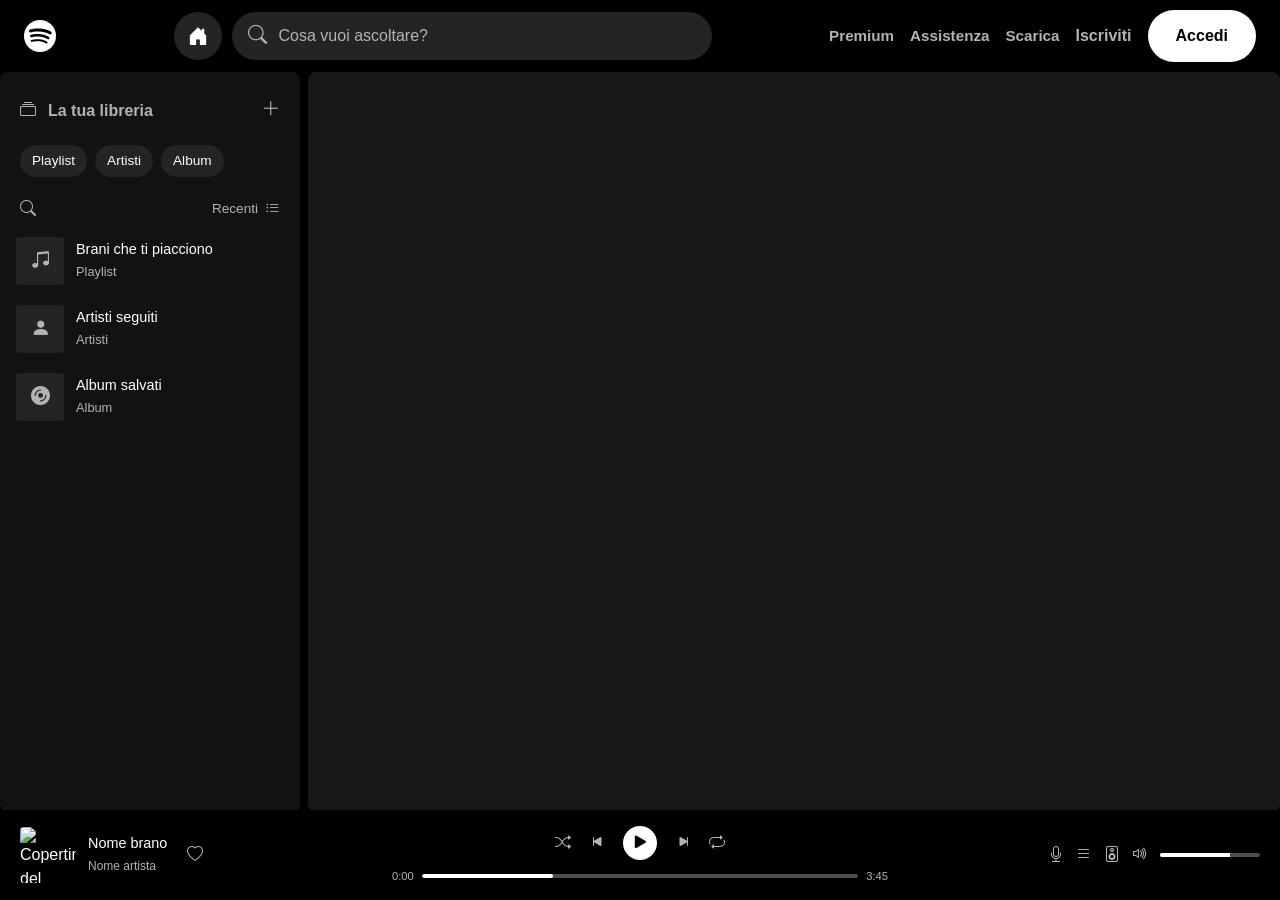
==== index.html @ ba20292a "Migliorata interfaccia homepage Spotify" ====
<!doctype html>
<html lang="it">
  <head>
    <meta charset="UTF-8" />
    <meta name="viewport" content="width=device-width, initial-scale=1.0" />

    <title>Spotify Clone</title>

    <!-- Bootstrap CSS -->
    <link
      href="https://cdn.jsdelivr.net/npm/bootstrap@5.3.3/dist/css/bootstrap.min.css"
      rel="stylesheet"
    />

    <!-- Bootstrap Icons -->
    <link
      rel="stylesheet"
      href="https://cdn.jsdelivr.net/npm/bootstrap-icons@1.11.3/font/bootstrap-icons.min.css"
    />

    <!-- CSS personale -->
    <link rel="stylesheet" href="./style.css" />
  </head>

  <body>
    <!-- Navigazione superiore -->
    <header class="top-navbar">
      <nav class="navbar-content" aria-label="Navigazione principale">
        <div class="navbar-left">
          <a
            href="./index.html"
            class="spotify-logo"
            aria-label="Vai alla homepage"
          >
            <i class="bi bi-spotify" aria-hidden="true"></i>
          </a>
        </div>

        <div class="navbar-center">
          <a
            href="./index.html"
            class="home-button"
            aria-label="Vai alla homepage"
          >
            <i class="bi bi-house-door-fill" aria-hidden="true"></i>
          </a>

          <div class="search-container">
            <i class="bi bi-search" aria-hidden="true"></i>

            <input
              type="search"
              id="search-input"
              name="search"
              placeholder="Cosa vuoi ascoltare?"
              aria-label="Cerca musica"
              autocomplete="off"
            />
          </div>
        </div>

        <div class="navbar-right">
          <a href="#" class="navbar-link">Premium</a>
          <a href="#" class="navbar-link">Assistenza</a>
          <a href="#" class="navbar-link">Scarica</a>

          <button class="signup-button" type="button">Iscriviti</button>

          <button class="login-button" type="button">Accedi</button>
        </div>
      </nav>
    </header>

    <!-- Layout principale -->
    <div class="app-layout">
      <!-- Libreria laterale -->
      <aside class="sidebar" aria-label="La tua libreria">
        <div class="sidebar-header">
          <h2 class="sidebar-title">
            <i class="bi bi-collection" aria-hidden="true"></i>
            La tua libreria
          </h2>

          <button
            class="sidebar-add-button"
            type="button"
            aria-label="Aggiungi contenuto alla libreria"
          >
            <i class="bi bi-plus-lg" aria-hidden="true"></i>
          </button>
        </div>

        <div class="sidebar-actions">
          <button class="sidebar-pill" type="button">Playlist</button>
          <button class="sidebar-pill" type="button">Artisti</button>
          <button class="sidebar-pill" type="button">Album</button>
        </div>

        <div class="sidebar-search">
          <button
            class="sidebar-search-button"
            type="button"
            aria-label="Cerca nella libreria"
          >
            <i class="bi bi-search" aria-hidden="true"></i>
          </button>

          <button class="sidebar-order-button" type="button">
            Recenti
            <i class="bi bi-list-ul" aria-hidden="true"></i>
          </button>
        </div>

        <div class="library-list">
          <article class="library-item">
            <div class="library-placeholder">
              <i class="bi bi-music-note-beamed" aria-hidden="true"></i>
            </div>

            <div class="library-item-info">
              <h3>Brani che ti piacciono</h3>
              <p>Playlist</p>
            </div>
          </article>

          <article class="library-item">
            <div class="library-placeholder">
              <i class="bi bi-person-fill" aria-hidden="true"></i>
            </div>

            <div class="library-item-info">
              <h3>Artisti seguiti</h3>
              <p>Artisti</p>
            </div>
          </article>

          <article class="library-item">
            <div class="library-placeholder">
              <i class="bi bi-disc-fill" aria-hidden="true"></i>
            </div>

            <div class="library-item-info">
              <h3>Album salvati</h3>
              <p>Album</p>
            </div>
          </article>
        </div>
      </aside>

      <!-- Contenuto dinamico della homepage -->
      <main id="main-content" class="main-content"></main>
    </div>

    <!-- Player grafico statico -->
    <footer class="player-bar">
      <!-- Parte sinistra -->
      <div class="player-left">
        <img
          src="https://placehold.co/56x56"
          alt="Copertina del brano in riproduzione"
          class="player-cover"
        />

        <div class="player-song-info">
          <h4>Nome brano</h4>
          <p>Nome artista</p>
        </div>

        <button
          class="player-icon"
          type="button"
          aria-label="Aggiungi ai brani preferiti"
        >
          <i class="bi bi-heart" aria-hidden="true"></i>
        </button>
      </div>

      <!-- Parte centrale -->
      <div class="player-center">
        <div class="player-controls">
          <button
            class="player-icon"
            type="button"
            aria-label="Riproduzione casuale"
          >
            <i class="bi bi-shuffle" aria-hidden="true"></i>
          </button>

          <button
            class="player-icon"
            type="button"
            aria-label="Brano precedente"
          >
            <i class="bi bi-skip-start-fill" aria-hidden="true"></i>
          </button>

          <button class="play-button" type="button" aria-label="Riproduci">
            <i class="bi bi-play-fill" aria-hidden="true"></i>
          </button>

          <button
            class="player-icon"
            type="button"
            aria-label="Brano successivo"
          >
            <i class="bi bi-skip-end-fill" aria-hidden="true"></i>
          </button>

          <button class="player-icon" type="button" aria-label="Ripeti">
            <i class="bi bi-repeat" aria-hidden="true"></i>
          </button>
        </div>

        <div class="player-progress">
          <span>0:00</span>

          <div
            class="progress-bar"
            role="progressbar"
            aria-label="Avanzamento del brano"
            aria-valuemin="0"
            aria-valuemax="100"
            aria-valuenow="30"
          >
            <div class="progress"></div>
          </div>

          <span>3:45</span>
        </div>
      </div>

      <!-- Parte destra -->
      <div class="player-right">
        <button class="player-icon" type="button" aria-label="Testo del brano">
          <i class="bi bi-mic" aria-hidden="true"></i>
        </button>

        <button
          class="player-icon"
          type="button"
          aria-label="Coda di riproduzione"
        >
          <i class="bi bi-list" aria-hidden="true"></i>
        </button>

        <button
          class="player-icon"
          type="button"
          aria-label="Dispositivi disponibili"
        >
          <i class="bi bi-speaker" aria-hidden="true"></i>
        </button>

        <button class="player-icon" type="button" aria-label="Volume">
          <i class="bi bi-volume-up" aria-hidden="true"></i>
        </button>

        <div
          class="volume-bar"
          role="progressbar"
          aria-label="Livello del volume"
          aria-valuemin="0"
          aria-valuemax="100"
          aria-valuenow="70"
        >
          <div class="volume-progress"></div>
        </div>
      </div>
    </footer>

    <!-- JavaScript della homepage -->
    <script src="./main.js"></script>
  </body>
</html>
---- style.css ----
/* ===========================
   VARIABILI
=========================== */

:root {
  --spotify-black: #000000;
  --spotify-dark: #121212;
  --spotify-surface: #181818;
  --spotify-card: #242424;

  --spotify-white: #ffffff;
  --spotify-gray: #b3b3b3;

  --spotify-green: #1db954;
}

/* ===========================
   RESET
=========================== */

* {
  margin: 0;
  padding: 0;
  box-sizing: border-box;
}

button,
input {
  font: inherit;
}

/* ===========================
   BODY
=========================== */

body {
  min-height: 100vh;
  background-color: var(--spotify-black);
  color: var(--spotify-white);
  font-family: Arial, Helvetica, sans-serif;
}

/* ===========================
   HEADER
=========================== */

.top-navbar {
  background-color: var(--spotify-black);
  padding: 10px 24px;
}

.navbar-content {
  display: flex;
  align-items: center;
  justify-content: space-between;
  gap: 24px;
}

.navbar-left,
.navbar-center,
.navbar-right {
  display: flex;
  align-items: center;
}

.spotify-logo {
  color: var(--spotify-white);
  font-size: 2rem;
  line-height: 1;
  text-decoration: none;
}

.navbar-center {
  flex: 1;
  justify-content: center;
  gap: 10px;
}

.home-button {
  display: flex;
  align-items: center;
  justify-content: center;

  width: 48px;
  height: 48px;

  border-radius: 50%;

  background-color: var(--spotify-card);
  color: var(--spotify-white);

  font-size: 1.25rem;
  text-decoration: none;

  transition:
    background-color 0.2s ease,
    transform 0.2s ease;
}

.search-container {
  display: flex;
  align-items: center;
  gap: 12px;

  width: min(100%, 480px);
  padding: 0 16px;

  border-radius: 999px;

  background-color: var(--spotify-card);

  transition: background-color 0.2s ease;
}

.search-container i {
  color: var(--spotify-gray);
  font-size: 1.2rem;
}

.search-container input {
  width: 100%;
  height: 48px;

  border: none;
  outline: none;

  background-color: transparent;
  color: var(--spotify-white);

  font-size: 1rem;
}

.search-container input::placeholder {
  color: var(--spotify-gray);
}

.navbar-right {
  gap: 16px;
}

.navbar-link {
  color: var(--spotify-gray);
  font-size: 0.95rem;
  font-weight: 700;
  text-decoration: none;

  transition: color 0.2s ease;
}

.signup-button,
.login-button {
  border: none;
  font-weight: 700;
  cursor: pointer;

  transition:
    color 0.2s ease,
    transform 0.2s ease;
}

.signup-button {
  background-color: transparent;
  color: var(--spotify-gray);
}

.login-button {
  padding: 14px 28px;

  border-radius: 999px;

  background-color: var(--spotify-white);
  color: var(--spotify-black);
}

.spotify-logo:hover,
.home-button:hover,
.navbar-link:hover,
.signup-button:hover {
  color: var(--spotify-white);
}

.home-button:hover,
.search-container:hover {
  background-color: #2a2a2a;
}

.home-button:hover,
.login-button:hover {
  transform: scale(1.04);
}

/* ===========================
   LAYOUT
=========================== */

.app-layout {
  display: flex;
  gap: 8px;

  min-height: calc(100vh - 160px);
  margin-bottom: 90px;
}

/* ===========================
   SIDEBAR
=========================== */

.sidebar {
  width: 300px;
  flex-shrink: 0;

  padding: 16px 8px;

  border-radius: 8px;

  background-color: var(--spotify-dark);
}

.sidebar-header {
  display: flex;
  align-items: center;
  justify-content: space-between;

  padding: 8px 12px;
}

.sidebar-title {
  display: flex;
  align-items: center;
  gap: 12px;

  margin: 0;

  color: var(--spotify-gray);

  font-size: 1rem;
  font-weight: 700;
}

.sidebar-add-button,
.sidebar-search-button,
.sidebar-order-button {
  border: none;

  background-color: transparent;
  color: var(--spotify-gray);

  cursor: pointer;

  transition: color 0.2s ease;
}

.sidebar-add-button:hover,
.sidebar-search-button:hover,
.sidebar-order-button:hover {
  color: var(--spotify-white);
}

.sidebar-add-button {
  font-size: 1.2rem;
}

.sidebar-actions {
  display: flex;
  gap: 8px;

  padding: 12px;

  overflow-x: auto;
}

.sidebar-pill {
  padding: 6px 12px;

  border: none;
  border-radius: 20px;

  background-color: var(--spotify-card);
  color: var(--spotify-white);

  font-size: 0.85rem;

  cursor: pointer;

  transition:
    background-color 0.2s ease,
    transform 0.2s ease;
}

.sidebar-pill:hover {
  background-color: #2f2f2f;
  transform: scale(1.03);
}

.sidebar-search {
  display: flex;
  align-items: center;
  justify-content: space-between;

  padding: 8px 12px;
}

.sidebar-order-button {
  display: flex;
  align-items: center;
  gap: 8px;

  font-size: 0.85rem;
}

.library-list {
  display: flex;
  flex-direction: column;
  gap: 4px;
}

.library-item {
  display: flex;
  align-items: center;
  gap: 12px;

  padding: 8px;

  border-radius: 6px;

  transition: background-color 0.2s ease;
}

.library-item:hover {
  background-color: var(--spotify-card);
}

.library-placeholder {
  display: flex;
  align-items: center;
  justify-content: center;

  width: 48px;
  min-width: 48px;
  height: 48px;

  border-radius: 4px;

  background-color: var(--spotify-card);
  color: var(--spotify-gray);

  font-size: 1.2rem;
}

.library-item-info h3 {
  margin: 0;

  color: var(--spotify-white);

  font-size: 0.9rem;
  font-weight: 500;
}

.library-item-info p {
  margin: 4px 0 0;

  color: var(--spotify-gray);

  font-size: 0.8rem;
}

/* ===========================
   MAIN
=========================== */

.main-content {
  flex: 1;
  min-width: 0;

  padding: 24px;

  border-radius: 8px;

  background-color: var(--spotify-surface);
}

/* ===========================
   PLAYER
=========================== */

.player-bar {
  position: fixed;
  bottom: 0;
  left: 0;
  right: 0;
  z-index: 1000;

  display: flex;
  align-items: center;
  justify-content: space-between;

  min-height: 90px;
  padding: 12px 20px;

  background-color: var(--spotify-black);
}

.player-left,
.player-center,
.player-right {
  display: flex;
  align-items: center;
}

/* ===========================
   PLAYER LEFT
=========================== */

.player-left {
  width: 30%;
  gap: 12px;
}

.player-cover {
  width: 56px;
  height: 56px;

  border-radius: 4px;

  object-fit: cover;
}

.player-song-info h4 {
  margin: 0;

  color: var(--spotify-white);

  font-size: 0.9rem;
  font-weight: 500;
}

.player-song-info p {
  margin: 4px 0 0;

  color: var(--spotify-gray);

  font-size: 0.75rem;
}

.player-left .player-icon {
  margin-left: 8px;
}

/* ===========================
   PLAYER CENTER
=========================== */

.player-center {
  width: 40%;

  flex-direction: column;
  justify-content: center;
  gap: 8px;
}

.player-controls {
  display: flex;
  align-items: center;
  justify-content: center;
  gap: 18px;
}

.player-icon,
.play-button {
  display: flex;
  align-items: center;
  justify-content: center;

  border: none;

  background-color: transparent;

  cursor: pointer;

  transition:
    color 0.2s ease,
    transform 0.2s ease;
}

.player-icon {
  color: var(--spotify-gray);
  font-size: 1rem;
}

.player-icon:hover {
  color: var(--spotify-white);
}

.play-button {
  width: 34px;
  height: 34px;

  border-radius: 50%;

  background-color: var(--spotify-white);
  color: var(--spotify-black);

  font-size: 1.4rem;
}

.play-button:hover {
  transform: scale(1.05);
}

.player-progress {
  display: flex;
  align-items: center;
  gap: 8px;

  width: 100%;

  color: var(--spotify-gray);

  font-size: 0.7rem;
}

.progress-bar {
  flex: 1;
  height: 4px;

  border-radius: 999px;

  background-color: #4d4d4d;

  overflow: hidden;
}

.progress {
  width: 30%;
  height: 100%;

  background-color: var(--spotify-white);
}

/* ===========================
   PLAYER RIGHT
=========================== */

.player-right {
  width: 30%;

  justify-content: flex-end;
  gap: 12px;
}

.volume-bar {
  width: 100px;
  height: 4px;

  border-radius: 999px;

  background-color: #4d4d4d;

  overflow: hidden;
}

.volume-progress {
  width: 70%;
  height: 100%;

  background-color: var(--spotify-white);
}
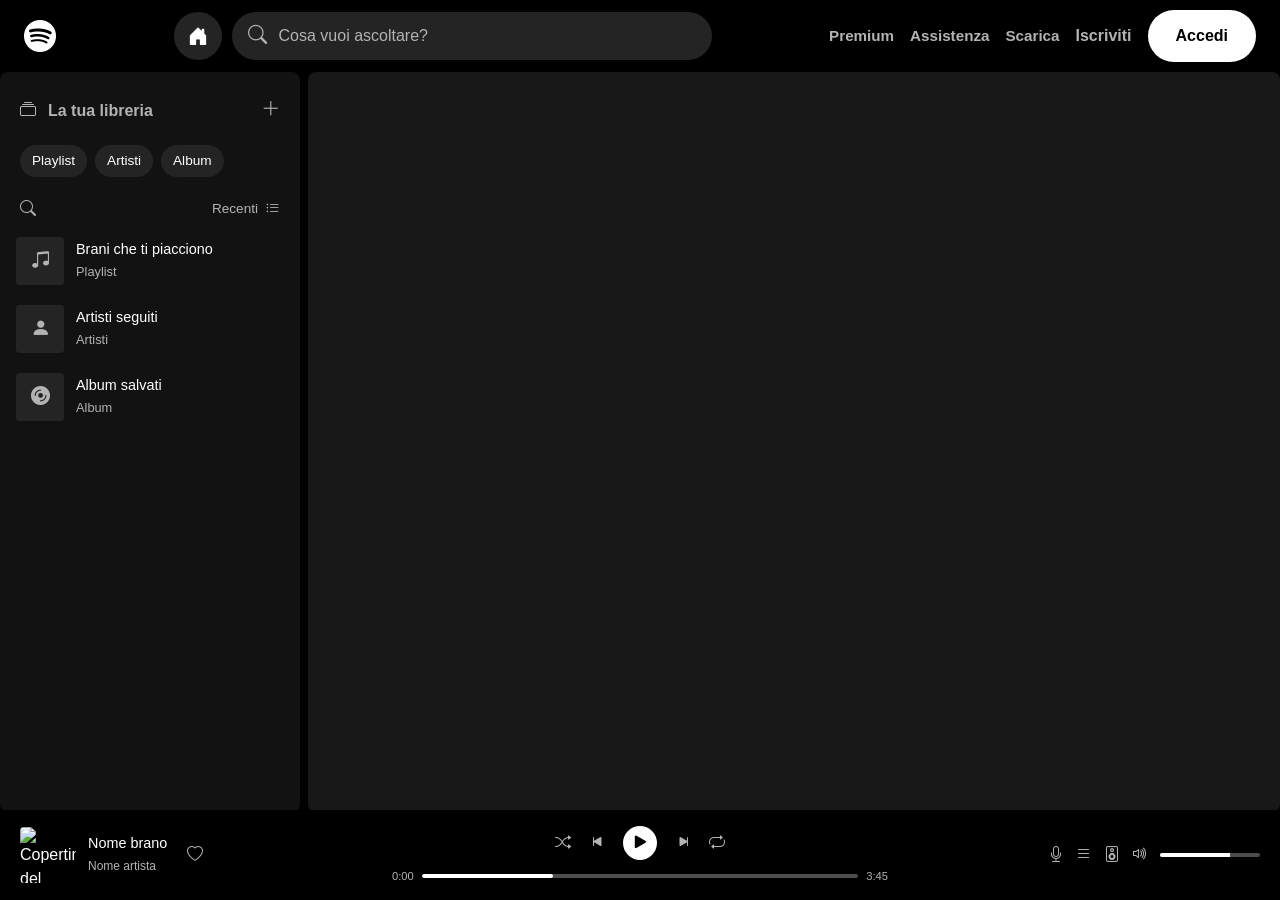
==== commit ffa01bee: "bug fixes" ====
--- a/index.html
+++ b/index.html
@@ -4,271 +4,16 @@
     <meta charset="UTF-8" />
     <meta name="viewport" content="width=device-width, initial-scale=1.0" />
 
+    <!-- La homepage vive in homepage/. Questo file esiste solo per far
+         funzionare la root del sito: reindirizza subito alla pagina vera. -->
+    <meta http-equiv="refresh" content="0; url=./homepage/index.html" />
+    <link rel="canonical" href="./homepage/index.html" />
+
     <title>Spotify Clone</title>
-
-    <!-- Bootstrap CSS -->
-    <link
-      href="https://cdn.jsdelivr.net/npm/bootstrap@5.3.3/dist/css/bootstrap.min.css"
-      rel="stylesheet"
-    />
-
-    <!-- Bootstrap Icons -->
-    <link
-      rel="stylesheet"
-      href="https://cdn.jsdelivr.net/npm/bootstrap-icons@1.11.3/font/bootstrap-icons.min.css"
-    />
-
-    <!-- CSS personale -->
-    <link rel="stylesheet" href="./style.css" />
   </head>
 
   <body>
-    <!-- Navigazione superiore -->
-    <header class="top-navbar">
-      <nav class="navbar-content" aria-label="Navigazione principale">
-        <div class="navbar-left">
-          <a
-            href="./index.html"
-            class="spotify-logo"
-            aria-label="Vai alla homepage"
-          >
-            <i class="bi bi-spotify" aria-hidden="true"></i>
-          </a>
-        </div>
-
-        <div class="navbar-center">
-          <a
-            href="./index.html"
-            class="home-button"
-            aria-label="Vai alla homepage"
-          >
-            <i class="bi bi-house-door-fill" aria-hidden="true"></i>
-          </a>
-
-          <div class="search-container">
-            <i class="bi bi-search" aria-hidden="true"></i>
-
-            <input
-              type="search"
-              id="search-input"
-              name="search"
-              placeholder="Cosa vuoi ascoltare?"
-              aria-label="Cerca musica"
-              autocomplete="off"
-            />
-          </div>
-        </div>
-
-        <div class="navbar-right">
-          <a href="#" class="navbar-link">Premium</a>
-          <a href="#" class="navbar-link">Assistenza</a>
-          <a href="#" class="navbar-link">Scarica</a>
-
-          <button class="signup-button" type="button">Iscriviti</button>
-
-          <button class="login-button" type="button">Accedi</button>
-        </div>
-      </nav>
-    </header>
-
-    <!-- Layout principale -->
-    <div class="app-layout">
-      <!-- Libreria laterale -->
-      <aside class="sidebar" aria-label="La tua libreria">
-        <div class="sidebar-header">
-          <h2 class="sidebar-title">
-            <i class="bi bi-collection" aria-hidden="true"></i>
-            La tua libreria
-          </h2>
-
-          <button
-            class="sidebar-add-button"
-            type="button"
-            aria-label="Aggiungi contenuto alla libreria"
-          >
-            <i class="bi bi-plus-lg" aria-hidden="true"></i>
-          </button>
-        </div>
-
-        <div class="sidebar-actions">
-          <button class="sidebar-pill" type="button">Playlist</button>
-          <button class="sidebar-pill" type="button">Artisti</button>
-          <button class="sidebar-pill" type="button">Album</button>
-        </div>
-
-        <div class="sidebar-search">
-          <button
-            class="sidebar-search-button"
-            type="button"
-            aria-label="Cerca nella libreria"
-          >
-            <i class="bi bi-search" aria-hidden="true"></i>
-          </button>
-
-          <button class="sidebar-order-button" type="button">
-            Recenti
-            <i class="bi bi-list-ul" aria-hidden="true"></i>
-          </button>
-        </div>
-
-        <div class="library-list">
-          <article class="library-item">
-            <div class="library-placeholder">
-              <i class="bi bi-music-note-beamed" aria-hidden="true"></i>
-            </div>
-
-            <div class="library-item-info">
-              <h3>Brani che ti piacciono</h3>
-              <p>Playlist</p>
-            </div>
-          </article>
-
-          <article class="library-item">
-            <div class="library-placeholder">
-              <i class="bi bi-person-fill" aria-hidden="true"></i>
-            </div>
-
-            <div class="library-item-info">
-              <h3>Artisti seguiti</h3>
-              <p>Artisti</p>
-            </div>
-          </article>
-
-          <article class="library-item">
-            <div class="library-placeholder">
-              <i class="bi bi-disc-fill" aria-hidden="true"></i>
-            </div>
-
-            <div class="library-item-info">
-              <h3>Album salvati</h3>
-              <p>Album</p>
-            </div>
-          </article>
-        </div>
-      </aside>
-
-      <!-- Contenuto dinamico della homepage -->
-      <main id="main-content" class="main-content"></main>
-    </div>
-
-    <!-- Player grafico statico -->
-    <footer class="player-bar">
-      <!-- Parte sinistra -->
-      <div class="player-left">
-        <img
-          src="https://placehold.co/56x56"
-          alt="Copertina del brano in riproduzione"
-          class="player-cover"
-        />
-
-        <div class="player-song-info">
-          <h4>Nome brano</h4>
-          <p>Nome artista</p>
-        </div>
-
-        <button
-          class="player-icon"
-          type="button"
-          aria-label="Aggiungi ai brani preferiti"
-        >
-          <i class="bi bi-heart" aria-hidden="true"></i>
-        </button>
-      </div>
-
-      <!-- Parte centrale -->
-      <div class="player-center">
-        <div class="player-controls">
-          <button
-            class="player-icon"
-            type="button"
-            aria-label="Riproduzione casuale"
-          >
-            <i class="bi bi-shuffle" aria-hidden="true"></i>
-          </button>
-
-          <button
-            class="player-icon"
-            type="button"
-            aria-label="Brano precedente"
-          >
-            <i class="bi bi-skip-start-fill" aria-hidden="true"></i>
-          </button>
-
-          <button class="play-button" type="button" aria-label="Riproduci">
-            <i class="bi bi-play-fill" aria-hidden="true"></i>
-          </button>
-
-          <button
-            class="player-icon"
-            type="button"
-            aria-label="Brano successivo"
-          >
-            <i class="bi bi-skip-end-fill" aria-hidden="true"></i>
-          </button>
-
-          <button class="player-icon" type="button" aria-label="Ripeti">
-            <i class="bi bi-repeat" aria-hidden="true"></i>
-          </button>
-        </div>
-
-        <div class="player-progress">
-          <span>0:00</span>
-
-          <div
-            class="progress-bar"
-            role="progressbar"
-            aria-label="Avanzamento del brano"
-            aria-valuemin="0"
-            aria-valuemax="100"
-            aria-valuenow="30"
-          >
-            <div class="progress"></div>
-          </div>
-
-          <span>3:45</span>
-        </div>
-      </div>
-
-      <!-- Parte destra -->
-      <div class="player-right">
-        <button class="player-icon" type="button" aria-label="Testo del brano">
-          <i class="bi bi-mic" aria-hidden="true"></i>
-        </button>
-
-        <button
-          class="player-icon"
-          type="button"
-          aria-label="Coda di riproduzione"
-        >
-          <i class="bi bi-list" aria-hidden="true"></i>
-        </button>
-
-        <button
-          class="player-icon"
-          type="button"
-          aria-label="Dispositivi disponibili"
-        >
-          <i class="bi bi-speaker" aria-hidden="true"></i>
-        </button>
-
-        <button class="player-icon" type="button" aria-label="Volume">
-          <i class="bi bi-volume-up" aria-hidden="true"></i>
-        </button>
-
-        <div
-          class="volume-bar"
-          role="progressbar"
-          aria-label="Livello del volume"
-          aria-valuemin="0"
-          aria-valuemax="100"
-          aria-valuenow="70"
-        >
-          <div class="volume-progress"></div>
-        </div>
-      </div>
-    </footer>
-
-    <!-- JavaScript della homepage -->
-    <script src="./main.js"></script>
+    <!-- Fallback se il refresh automatico non parte -->
+    <a href="./homepage/index.html">Vai alla homepage</a>
   </body>
 </html>
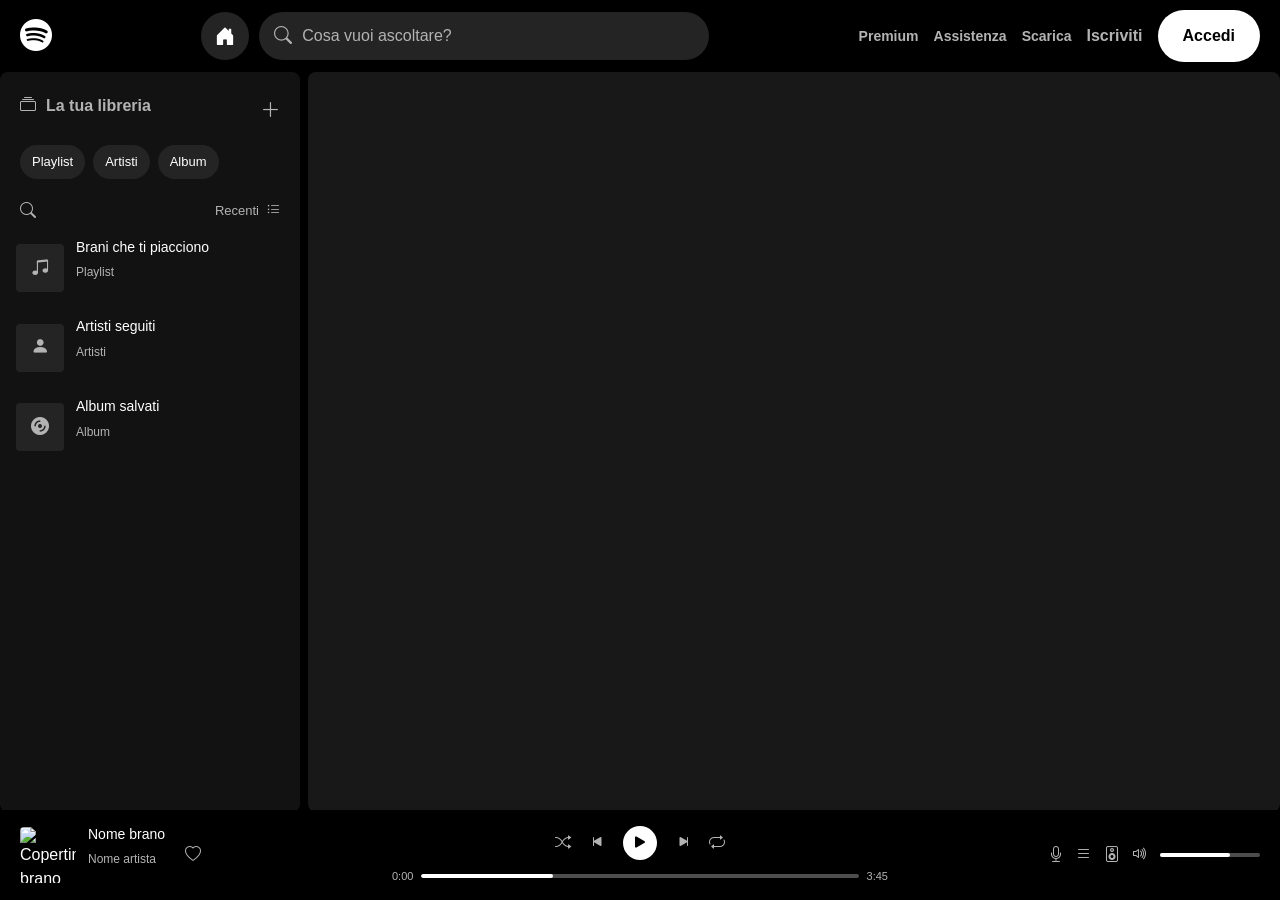
==== commit 759295d0: "bug fixes and adjustments" ====
--- a/index.html
+++ b/index.html
@@ -3,6 +3,8 @@
   <head>
     <meta charset="UTF-8" />
     <meta name="viewport" content="width=device-width, initial-scale=1.0" />
+
+    <link rel="icon" type="image/svg+xml" href="./assets/img/Spotify_logo-favicon.svg" />
 
     <!-- La homepage vive in homepage/. Questo file esiste solo per far
          funzionare la root del sito: reindirizza subito alla pagina vera. -->
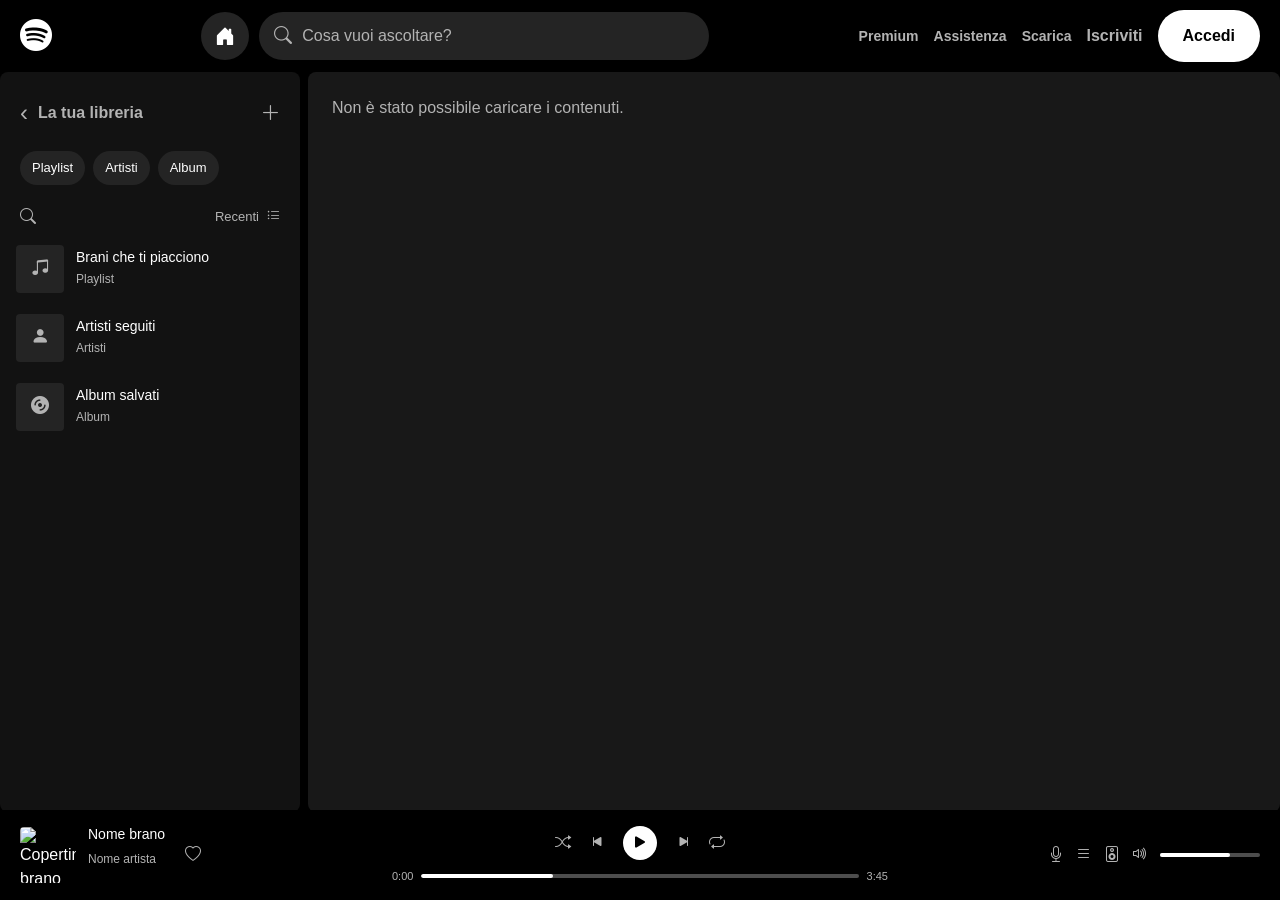
==== commit c7c908a1: "bug fixes" ====
--- a/index.html
+++ b/index.html
@@ -1,5 +1,5 @@
 <!doctype html>
-<html lang="it">
+<html lang="en">
   <head>
     <meta charset="UTF-8" />
     <meta name="viewport" content="width=device-width, initial-scale=1.0" />
